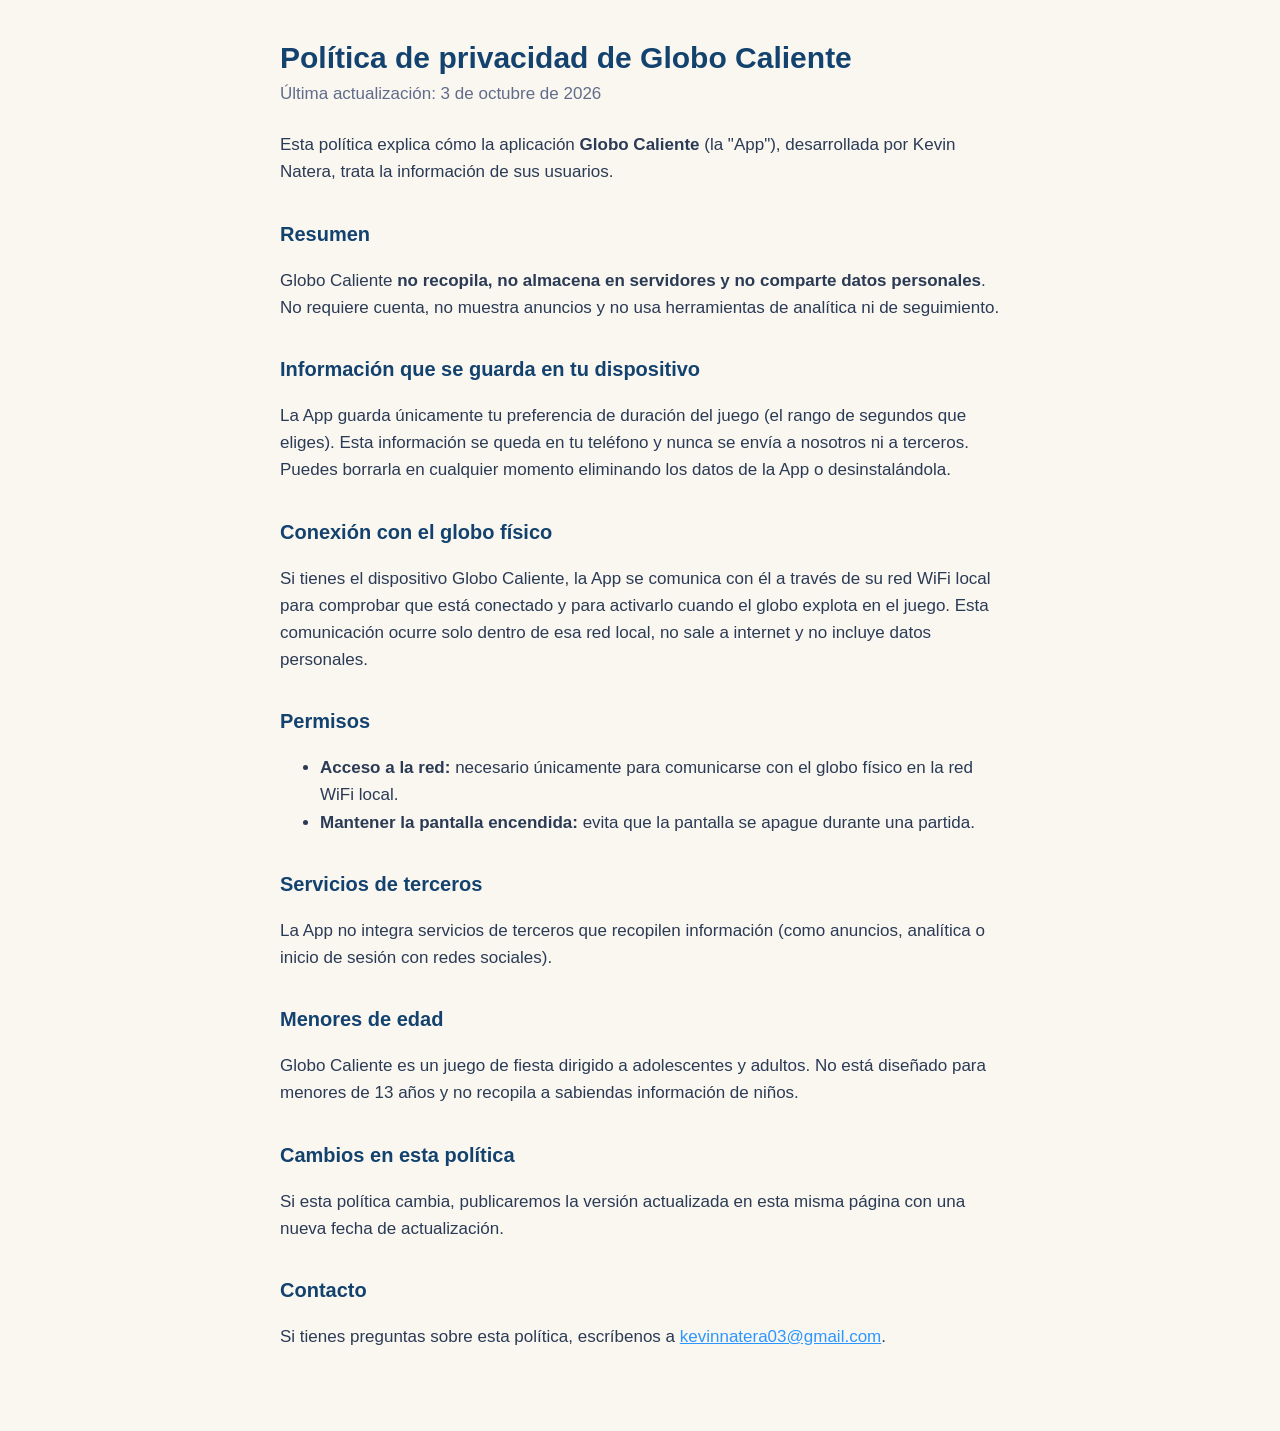
==== globo-caliente/privacy.html @ c3c8d9f1 "Add Globo Caliente privacy policy Co-Authored-By: Claude Opus 5.5 <noreply@anthropic.com>" ====
<!doctype html>
<html lang="es">
<head>
<meta charset="utf-8">
<meta name="viewport" content="width=device-width, initial-scale=1">
<title>Política de privacidad – Globo Caliente</title>
<style>
  :root { --ink: #13426F; --muted: #616C8A; --bg: #F9F7F0; --sky: #2E96FF; }
  body { margin: 0; background: var(--bg); color: var(--ink);
         font: 17px/1.6 -apple-system, BlinkMacSystemFont, "Segoe UI", Roboto, sans-serif; }
  main { max-width: 720px; margin: 0 auto; padding: 40px 20px 64px; }
  h1 { font-size: 30px; line-height: 1.2; margin: 0 0 4px; }
  h2 { font-size: 20px; margin: 32px 0 8px; }
  p, li { color: #2b3a55; }
  .date { color: var(--muted); margin: 0 0 24px; }
  a { color: var(--sky); }
</style>
</head>
<body>
<main>
  <h1>Política de privacidad de Globo Caliente</h1>
  <p class="date">Última actualización: 3 de octubre de 2026</p>

  <p>Esta política explica cómo la aplicación <strong>Globo Caliente</strong> (la "App"), desarrollada por Kevin Natera, trata la información de sus usuarios.</p>

  <h2>Resumen</h2>
  <p>Globo Caliente <strong>no recopila, no almacena en servidores y no comparte datos personales</strong>. No requiere cuenta, no muestra anuncios y no usa herramientas de analítica ni de seguimiento.</p>

  <h2>Información que se guarda en tu dispositivo</h2>
  <p>La App guarda únicamente tu preferencia de duración del juego (el rango de segundos que eliges). Esta información se queda en tu teléfono y nunca se envía a nosotros ni a terceros. Puedes borrarla en cualquier momento eliminando los datos de la App o desinstalándola.</p>

  <h2>Conexión con el globo físico</h2>
  <p>Si tienes el dispositivo Globo Caliente, la App se comunica con él a través de su red WiFi local para comprobar que está conectado y para activarlo cuando el globo explota en el juego. Esta comunicación ocurre solo dentro de esa red local, no sale a internet y no incluye datos personales.</p>

  <h2>Permisos</h2>
  <ul>
    <li><strong>Acceso a la red:</strong> necesario únicamente para comunicarse con el globo físico en la red WiFi local.</li>
    <li><strong>Mantener la pantalla encendida:</strong> evita que la pantalla se apague durante una partida.</li>
  </ul>

  <h2>Servicios de terceros</h2>
  <p>La App no integra servicios de terceros que recopilen información (como anuncios, analítica o inicio de sesión con redes sociales).</p>

  <h2>Menores de edad</h2>
  <p>Globo Caliente es un juego de fiesta dirigido a adolescentes y adultos. No está diseñado para menores de 13 años y no recopila a sabiendas información de niños.</p>

  <h2>Cambios en esta política</h2>
  <p>Si esta política cambia, publicaremos la versión actualizada en esta misma página con una nueva fecha de actualización.</p>

  <h2>Contacto</h2>
  <p>Si tienes preguntas sobre esta política, escríbenos a <a href="mailto:kevinnatera03@gmail.com">kevinnatera03@gmail.com</a>.</p>
</main>
</body>
</html>
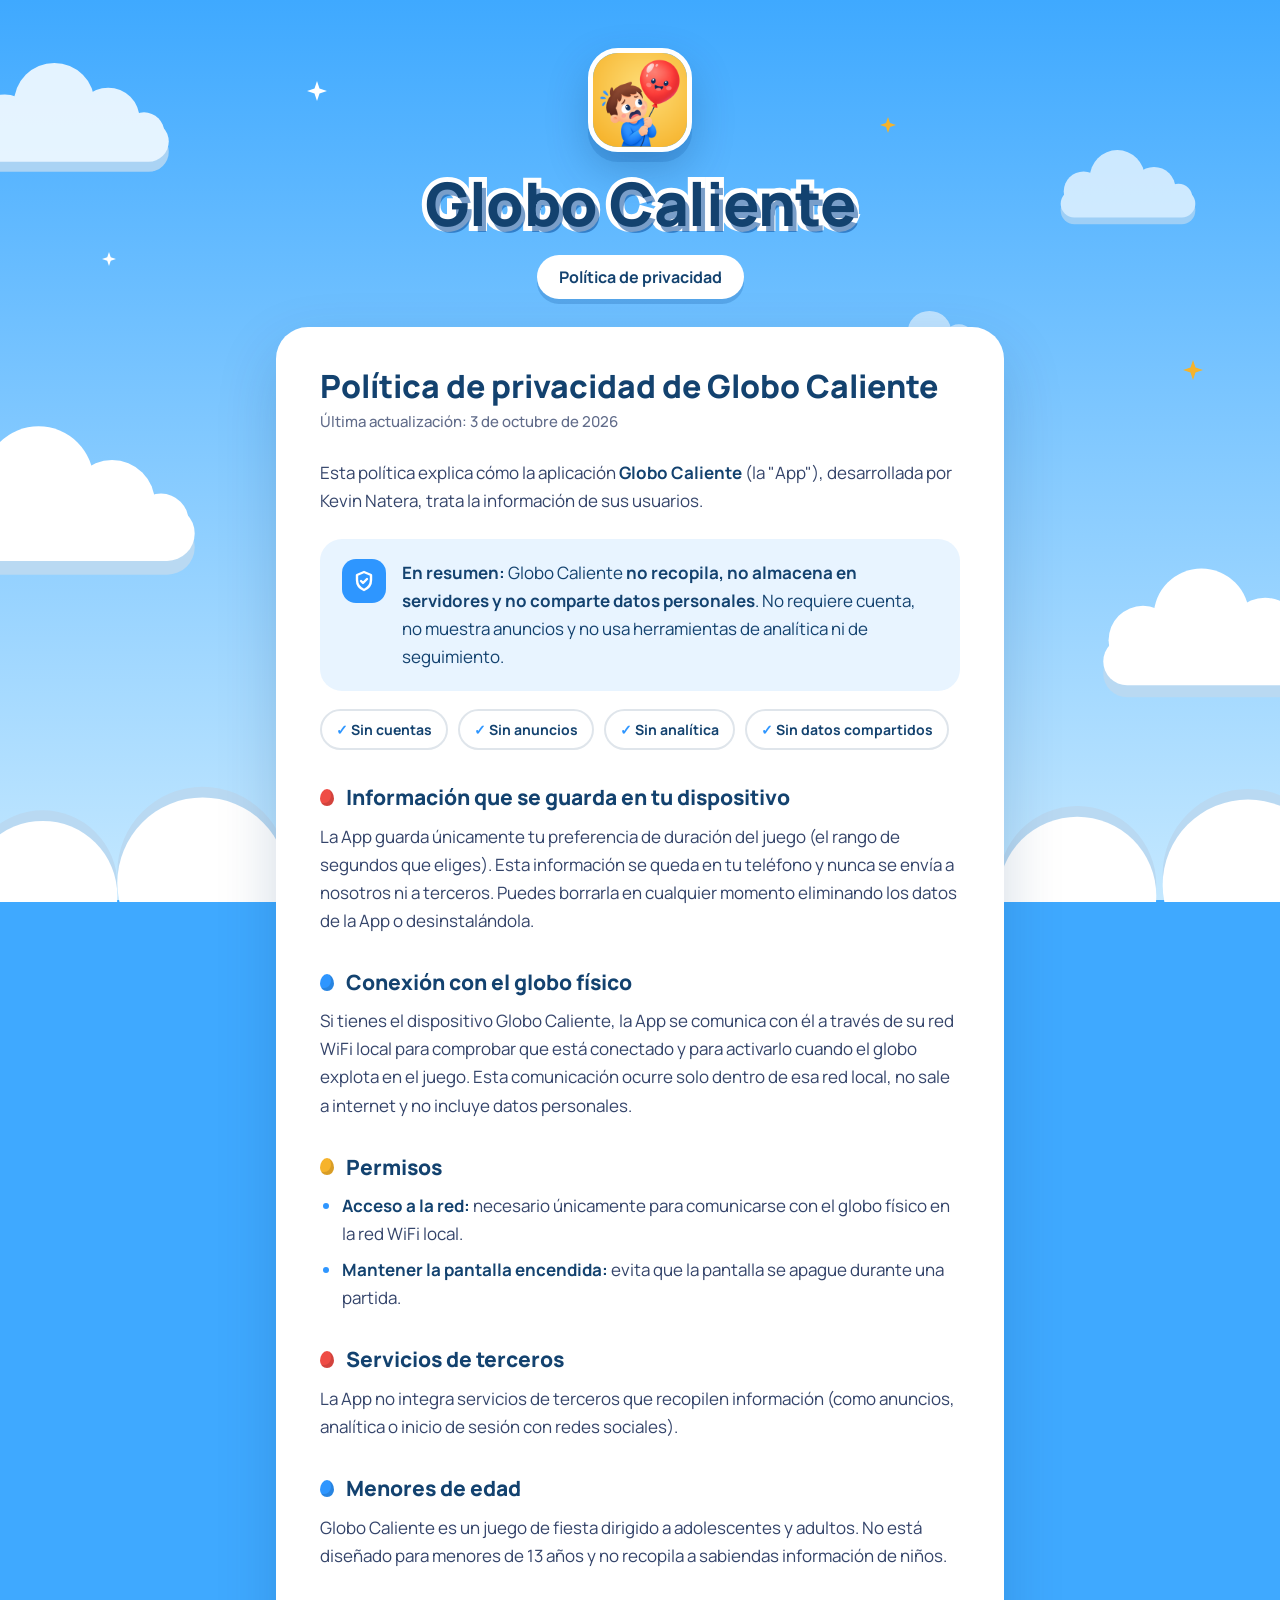
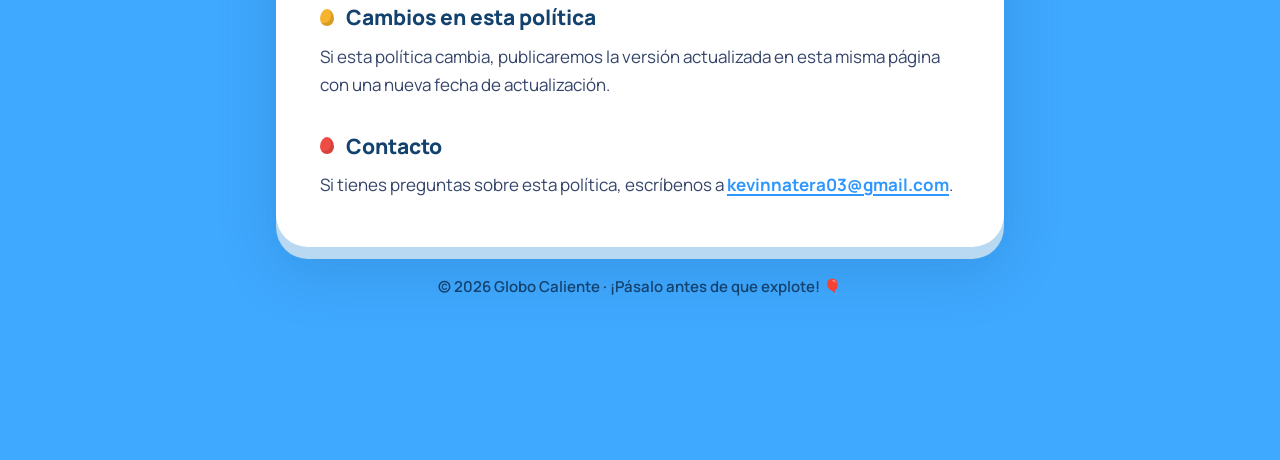
==== commit 8cbdd095: "Style Globo Caliente privacy policy with sky theme Co-Authored-By: Claude Opus 5.5 <noreply@anthropi" ====
--- a/globo-caliente/privacy.html
+++ b/globo-caliente/privacy.html
@@ -4,51 +4,386 @@
 <meta charset="utf-8">
 <meta name="viewport" content="width=device-width, initial-scale=1">
 <title>Política de privacidad – Globo Caliente</title>
+<meta name="description" content="Política de privacidad de la app Globo Caliente: no recopilamos ni compartimos datos personales.">
+<link rel="icon" type="image/png" href="logo.png">
+<link rel="preconnect" href="https://fonts.googleapis.com">
+<link rel="preconnect" href="https://fonts.gstatic.com" crossorigin>
+<link href="https://fonts.googleapis.com/css2?family=Manrope:wght@400;500;600;700;800&display=swap" rel="stylesheet">
 <style>
-  :root { --ink: #13426F; --muted: #616C8A; --bg: #F9F7F0; --sky: #2E96FF; }
-  body { margin: 0; background: var(--bg); color: var(--ink);
-         font: 17px/1.6 -apple-system, BlinkMacSystemFont, "Segoe UI", Roboto, sans-serif; }
-  main { max-width: 720px; margin: 0 auto; padding: 40px 20px 64px; }
-  h1 { font-size: 30px; line-height: 1.2; margin: 0 0 4px; }
-  h2 { font-size: 20px; margin: 32px 0 8px; }
-  p, li { color: #2b3a55; }
-  .date { color: var(--muted); margin: 0 0 24px; }
-  a { color: var(--sky); }
+  :root {
+    --ink: #13426F;
+    --text: #34446A;
+    --muted: #616C8A;
+    --sky-top: #3FA9FF;
+    --sky-bottom: #C4E8FF;
+    --sky-pop: #2E96FF;
+    --cloud-shadow: #B9D9F2;
+    --tint: #E8F4FF;
+    --gold: #F6B32B;
+    --red: #EF4C45;
+  }
+
+  * { box-sizing: border-box; }
+
+  html { min-height: 100%; }
+
+  body {
+    margin: 0;
+    min-height: 100vh;
+    font-family: "Manrope", -apple-system, BlinkMacSystemFont, "Segoe UI", Roboto, sans-serif;
+    font-size: 17px;
+    line-height: 1.65;
+    color: var(--text);
+    background: linear-gradient(180deg, var(--sky-top) 0%, #7CC6FF 45%, var(--sky-bottom) 100%) fixed;
+    background-color: var(--sky-top);
+    overflow-x: hidden;
+  }
+
+  /* ---------- Cielo: nubes y destellos ---------- */
+  .sky {
+    position: fixed;
+    inset: 0;
+    pointer-events: none;
+    z-index: 0;
+    overflow: hidden;
+  }
+
+  .cloud {
+    position: absolute;
+    width: var(--w);
+    opacity: var(--o, 1);
+    animation: drift var(--t, 60s) linear infinite alternate;
+  }
+  .cloud svg { display: block; width: 100%; height: auto; }
+
+  .c1 { --w: 220px; --t: 70s; top: 6%;  left: -40px; --o: .85; }
+  .c2 { --w: 150px; --t: 55s; top: 16%; right: 6%;  --o: .7; }
+  .c3 { --w: 300px; --t: 90s; top: 46%; left: -90px; }
+  .c4 { --w: 260px; --t: 80s; top: 62%; right: -70px; }
+  .c5 { --w: 120px; --t: 50s; top: 34%; right: 22%; --o: .55; }
+
+  @keyframes drift {
+    from { transform: translateX(0); }
+    to   { transform: translateX(48px); }
+  }
+
+  .sparkle {
+    position: absolute;
+    width: var(--s, 18px);
+    height: var(--s, 18px);
+    color: #fff;
+    animation: twinkle 3.2s ease-in-out infinite;
+    animation-delay: var(--d, 0s);
+  }
+  .sparkle.gold { color: var(--gold); }
+  @keyframes twinkle {
+    0%, 100% { opacity: .9; transform: scale(1); }
+    50%      { opacity: .35; transform: scale(.7); }
+  }
+
+  @media (prefers-reduced-motion: reduce) {
+    .cloud, .sparkle { animation: none; }
+  }
+
+  /* ---------- Contenido ---------- */
+  .page {
+    position: relative;
+    z-index: 1;
+    max-width: 760px;
+    margin: 0 auto;
+    padding: 48px 16px 160px;
+  }
+
+  header {
+    text-align: center;
+    margin-bottom: 28px;
+  }
+
+  .logo {
+    width: 104px;
+    height: 104px;
+    border-radius: 30px;
+    border: 5px solid #fff;
+    box-shadow: 0 10px 0 rgba(11, 78, 156, .18), 0 18px 40px rgba(11, 58, 107, .25);
+    display: block;
+    margin: 0 auto 20px;
+    animation: bob 4s ease-in-out infinite;
+  }
+  @keyframes bob {
+    0%, 100% { transform: translateY(0) rotate(-2deg); }
+    50%      { transform: translateY(-8px) rotate(2deg); }
+  }
+  @media (prefers-reduced-motion: reduce) { .logo { animation: none; } }
+
+  .app-name {
+    margin: 0 0 6px;
+    font-size: clamp(38px, 9vw, 60px);
+    font-weight: 800;
+    line-height: 1.05;
+    letter-spacing: -0.5px;
+    color: var(--ink);
+    -webkit-text-stroke: 10px #fff;
+    paint-order: stroke fill;
+    text-shadow: 4px 6px 0 rgba(11, 78, 156, .55);
+  }
+
+  .pill {
+    display: inline-block;
+    margin-top: 14px;
+    padding: 9px 22px;
+    border-radius: 999px;
+    background: #fff;
+    color: var(--ink);
+    font-weight: 700;
+    font-size: 16px;
+    box-shadow: 0 5px 0 rgba(11, 78, 156, .22);
+  }
+
+  .card {
+    background: #fff;
+    border-radius: 32px;
+    padding: 40px 44px 36px;
+    box-shadow: 0 12px 0 var(--cloud-shadow), 0 24px 60px rgba(11, 58, 107, .18);
+  }
+
+  .card h1 {
+    margin: 0 0 4px;
+    font-size: clamp(26px, 5vw, 32px);
+    font-weight: 800;
+    line-height: 1.2;
+    color: var(--ink);
+  }
+
+  .date {
+    margin: 0 0 24px;
+    color: var(--muted);
+    font-size: 15px;
+    font-weight: 500;
+  }
+
+  .summary {
+    display: flex;
+    gap: 16px;
+    align-items: flex-start;
+    margin: 24px 0 8px;
+    padding: 20px 22px;
+    border-radius: 22px;
+    background: var(--tint);
+    color: var(--ink);
+  }
+  .summary .icon {
+    flex: none;
+    width: 44px;
+    height: 44px;
+    border-radius: 14px;
+    background: var(--sky-pop);
+    display: grid;
+    place-items: center;
+    color: #fff;
+  }
+  .summary p { margin: 0; color: var(--ink); }
+
+  .badges {
+    display: flex;
+    flex-wrap: wrap;
+    gap: 10px;
+    margin: 18px 0 4px;
+    padding: 0;
+    list-style: none;
+  }
+  .badges li {
+    padding: 7px 14px;
+    border-radius: 999px;
+    border: 2px solid #DFE5EB;
+    font-size: 14px;
+    font-weight: 700;
+    color: var(--ink);
+  }
+  .badges li::before { content: "✓ "; color: var(--sky-pop); }
+
+  section { margin-top: 30px; }
+
+  h2 {
+    display: flex;
+    align-items: center;
+    gap: 12px;
+    margin: 0 0 8px;
+    font-size: 21px;
+    font-weight: 800;
+    color: var(--ink);
+  }
+  h2::before {
+    content: "";
+    flex: none;
+    width: 14px;
+    height: 17px;
+    border-radius: 50% 50% 50% 50% / 58% 58% 42% 42%;
+    background: var(--dot, var(--red));
+    box-shadow: inset -3px -3px 0 rgba(0, 0, 0, .12);
+  }
+  section:nth-of-type(3n+2) h2 { --dot: var(--sky-pop); }
+  section:nth-of-type(3n)   h2 { --dot: var(--gold); }
+
+  p, li { color: var(--text); }
+  p { margin: 0 0 12px; }
+  strong { color: var(--ink); }
+
+  ul.list { margin: 0; padding-left: 22px; }
+  ul.list li { margin-bottom: 8px; }
+  ul.list li::marker { color: var(--sky-pop); }
+
+  a {
+    color: var(--sky-pop);
+    font-weight: 700;
+    text-decoration-thickness: 2px;
+    text-underline-offset: 3px;
+  }
+
+  footer {
+    margin-top: 28px;
+    text-align: center;
+    color: var(--ink);
+    font-size: 15px;
+    font-weight: 600;
+  }
+
+  /* Banco de nubes al pie */
+  .cloud-bank {
+    position: fixed;
+    left: 0;
+    right: 0;
+    bottom: -2px;
+    z-index: 0;
+    pointer-events: none;
+    line-height: 0;
+  }
+  .cloud-bank svg { width: 100%; height: 120px; display: block; }
+
+  @media (max-width: 560px) {
+    body { font-size: 16px; }
+    .page { padding-top: 32px; }
+    .card { padding: 28px 22px 26px; border-radius: 26px; }
+    .summary { padding: 16px; gap: 12px; }
+    .logo { width: 88px; height: 88px; border-radius: 26px; }
+    .app-name { -webkit-text-stroke-width: 8px; }
+    .c3, .c4 { --w: 200px; }
+    .cloud-bank svg { height: 80px; }
+  }
 </style>
 </head>
 <body>
-<main>
-  <h1>Política de privacidad de Globo Caliente</h1>
-  <p class="date">Última actualización: 3 de octubre de 2026</p>
-
-  <p>Esta política explica cómo la aplicación <strong>Globo Caliente</strong> (la "App"), desarrollada por Kevin Natera, trata la información de sus usuarios.</p>
-
-  <h2>Resumen</h2>
-  <p>Globo Caliente <strong>no recopila, no almacena en servidores y no comparte datos personales</strong>. No requiere cuenta, no muestra anuncios y no usa herramientas de analítica ni de seguimiento.</p>
-
-  <h2>Información que se guarda en tu dispositivo</h2>
-  <p>La App guarda únicamente tu preferencia de duración del juego (el rango de segundos que eliges). Esta información se queda en tu teléfono y nunca se envía a nosotros ni a terceros. Puedes borrarla en cualquier momento eliminando los datos de la App o desinstalándola.</p>
-
-  <h2>Conexión con el globo físico</h2>
-  <p>Si tienes el dispositivo Globo Caliente, la App se comunica con él a través de su red WiFi local para comprobar que está conectado y para activarlo cuando el globo explota en el juego. Esta comunicación ocurre solo dentro de esa red local, no sale a internet y no incluye datos personales.</p>
-
-  <h2>Permisos</h2>
-  <ul>
-    <li><strong>Acceso a la red:</strong> necesario únicamente para comunicarse con el globo físico en la red WiFi local.</li>
-    <li><strong>Mantener la pantalla encendida:</strong> evita que la pantalla se apague durante una partida.</li>
-  </ul>
-
-  <h2>Servicios de terceros</h2>
-  <p>La App no integra servicios de terceros que recopilen información (como anuncios, analítica o inicio de sesión con redes sociales).</p>
-
-  <h2>Menores de edad</h2>
-  <p>Globo Caliente es un juego de fiesta dirigido a adolescentes y adultos. No está diseñado para menores de 13 años y no recopila a sabiendas información de niños.</p>
-
-  <h2>Cambios en esta política</h2>
-  <p>Si esta política cambia, publicaremos la versión actualizada en esta misma página con una nueva fecha de actualización.</p>
-
-  <h2>Contacto</h2>
-  <p>Si tienes preguntas sobre esta política, escríbenos a <a href="mailto:kevinnatera03@gmail.com">kevinnatera03@gmail.com</a>.</p>
-</main>
+
+<!-- Nube reutilizable: bultos redondos + base plana + sombra -->
+<svg width="0" height="0" style="position:absolute" aria-hidden="true">
+  <defs>
+    <g id="cloud">
+      <g fill="#B9D9F2" transform="translate(0 9)">
+        <circle cx="40" cy="62" r="26"/><circle cx="84" cy="44" r="36"/><circle cx="132" cy="58" r="28"/><circle cx="164" cy="70" r="18"/>
+        <rect x="10" y="60" width="176" height="36" rx="18"/>
+      </g>
+      <g fill="#fff">
+        <circle cx="40" cy="62" r="26"/><circle cx="84" cy="44" r="36"/><circle cx="132" cy="58" r="28"/><circle cx="164" cy="70" r="18"/>
+        <rect x="10" y="60" width="176" height="36" rx="18"/>
+      </g>
+    </g>
+    <path id="spark" d="M12 0 L15 9 L24 12 L15 15 L12 24 L9 15 L0 12 L9 9 Z" fill="currentColor"/>
+  </defs>
+</svg>
+
+<div class="sky" aria-hidden="true">
+  <div class="cloud c1"><svg viewBox="0 0 196 106"><use href="#cloud"/></svg></div>
+  <div class="cloud c2"><svg viewBox="0 0 196 106"><use href="#cloud"/></svg></div>
+  <div class="cloud c3"><svg viewBox="0 0 196 106"><use href="#cloud"/></svg></div>
+  <div class="cloud c4"><svg viewBox="0 0 196 106"><use href="#cloud"/></svg></div>
+  <div class="cloud c5"><svg viewBox="0 0 196 106"><use href="#cloud"/></svg></div>
+  <svg class="sparkle" style="top:9%;left:24%;--s:20px" viewBox="0 0 24 24"><use href="#spark"/></svg>
+  <svg class="sparkle gold" style="top:13%;right:30%;--s:16px;--d:.8s" viewBox="0 0 24 24"><use href="#spark"/></svg>
+  <svg class="sparkle" style="top:28%;left:8%;--s:14px;--d:1.6s" viewBox="0 0 24 24"><use href="#spark"/></svg>
+  <svg class="sparkle gold" style="top:40%;right:6%;--s:20px;--d:2.2s" viewBox="0 0 24 24"><use href="#spark"/></svg>
+  <svg class="sparkle" style="top:56%;left:5%;--s:16px;--d:1.1s" viewBox="0 0 24 24"><use href="#spark"/></svg>
+</div>
+
+<div class="cloud-bank" aria-hidden="true">
+  <svg viewBox="0 0 1200 120" preserveAspectRatio="xMidYMax slice">
+    <g fill="#B9D9F2">
+      <circle cx="40" cy="104" r="70"/><circle cx="190" cy="92" r="80"/><circle cx="360" cy="108" r="74"/><circle cx="520" cy="90" r="84"/>
+      <circle cx="690" cy="106" r="72"/><circle cx="850" cy="92" r="82"/><circle cx="1010" cy="104" r="74"/><circle cx="1170" cy="94" r="80"/>
+    </g>
+    <g fill="#fff" transform="translate(0 10)">
+      <circle cx="40" cy="104" r="70"/><circle cx="190" cy="92" r="80"/><circle cx="360" cy="108" r="74"/><circle cx="520" cy="90" r="84"/>
+      <circle cx="690" cy="106" r="72"/><circle cx="850" cy="92" r="82"/><circle cx="1010" cy="104" r="74"/><circle cx="1170" cy="94" r="80"/>
+    </g>
+  </svg>
+</div>
+
+<div class="page">
+  <header>
+    <img class="logo" src="logo.png" alt="Icono de Globo Caliente" width="104" height="104">
+    <p class="app-name">Globo Caliente</p>
+    <span class="pill">Política de privacidad</span>
+  </header>
+
+  <main class="card">
+    <h1>Política de privacidad de Globo Caliente</h1>
+    <p class="date">Última actualización: 3 de octubre de 2026</p>
+
+    <p>Esta política explica cómo la aplicación <strong>Globo Caliente</strong> (la "App"), desarrollada por Kevin Natera, trata la información de sus usuarios.</p>
+
+    <div class="summary">
+      <div class="icon" aria-hidden="true">
+        <svg width="24" height="24" viewBox="0 0 24 24" fill="none" stroke="currentColor" stroke-width="2.4" stroke-linecap="round" stroke-linejoin="round"><path d="M12 3l7 3v5c0 4.5-3 8.3-7 10-4-1.7-7-5.5-7-10V6l7-3z"/><path d="M9 12l2 2 4-4"/></svg>
+      </div>
+      <p><strong>En resumen:</strong> Globo Caliente <strong>no recopila, no almacena en servidores y no comparte datos personales</strong>. No requiere cuenta, no muestra anuncios y no usa herramientas de analítica ni de seguimiento.</p>
+    </div>
+
+    <ul class="badges" aria-label="Lo que no hace la App">
+      <li>Sin cuentas</li>
+      <li>Sin anuncios</li>
+      <li>Sin analítica</li>
+      <li>Sin datos compartidos</li>
+    </ul>
+
+    <section>
+      <h2>Información que se guarda en tu dispositivo</h2>
+      <p>La App guarda únicamente tu preferencia de duración del juego (el rango de segundos que eliges). Esta información se queda en tu teléfono y nunca se envía a nosotros ni a terceros. Puedes borrarla en cualquier momento eliminando los datos de la App o desinstalándola.</p>
+    </section>
+
+    <section>
+      <h2>Conexión con el globo físico</h2>
+      <p>Si tienes el dispositivo Globo Caliente, la App se comunica con él a través de su red WiFi local para comprobar que está conectado y para activarlo cuando el globo explota en el juego. Esta comunicación ocurre solo dentro de esa red local, no sale a internet y no incluye datos personales.</p>
+    </section>
+
+    <section>
+      <h2>Permisos</h2>
+      <ul class="list">
+        <li><strong>Acceso a la red:</strong> necesario únicamente para comunicarse con el globo físico en la red WiFi local.</li>
+        <li><strong>Mantener la pantalla encendida:</strong> evita que la pantalla se apague durante una partida.</li>
+      </ul>
+    </section>
+
+    <section>
+      <h2>Servicios de terceros</h2>
+      <p>La App no integra servicios de terceros que recopilen información (como anuncios, analítica o inicio de sesión con redes sociales).</p>
+    </section>
+
+    <section>
+      <h2>Menores de edad</h2>
+      <p>Globo Caliente es un juego de fiesta dirigido a adolescentes y adultos. No está diseñado para menores de 13 años y no recopila a sabiendas información de niños.</p>
+    </section>
+
+    <section>
+      <h2>Cambios en esta política</h2>
+      <p>Si esta política cambia, publicaremos la versión actualizada en esta misma página con una nueva fecha de actualización.</p>
+    </section>
+
+    <section>
+      <h2>Contacto</h2>
+      <p>Si tienes preguntas sobre esta política, escríbenos a <a href="mailto:kevinnatera03@gmail.com">kevinnatera03@gmail.com</a>.</p>
+    </section>
+  </main>
+
+  <footer>© 2026 Globo Caliente · ¡Pásalo antes de que explote! 🎈</footer>
+</div>
+
 </body>
 </html>
